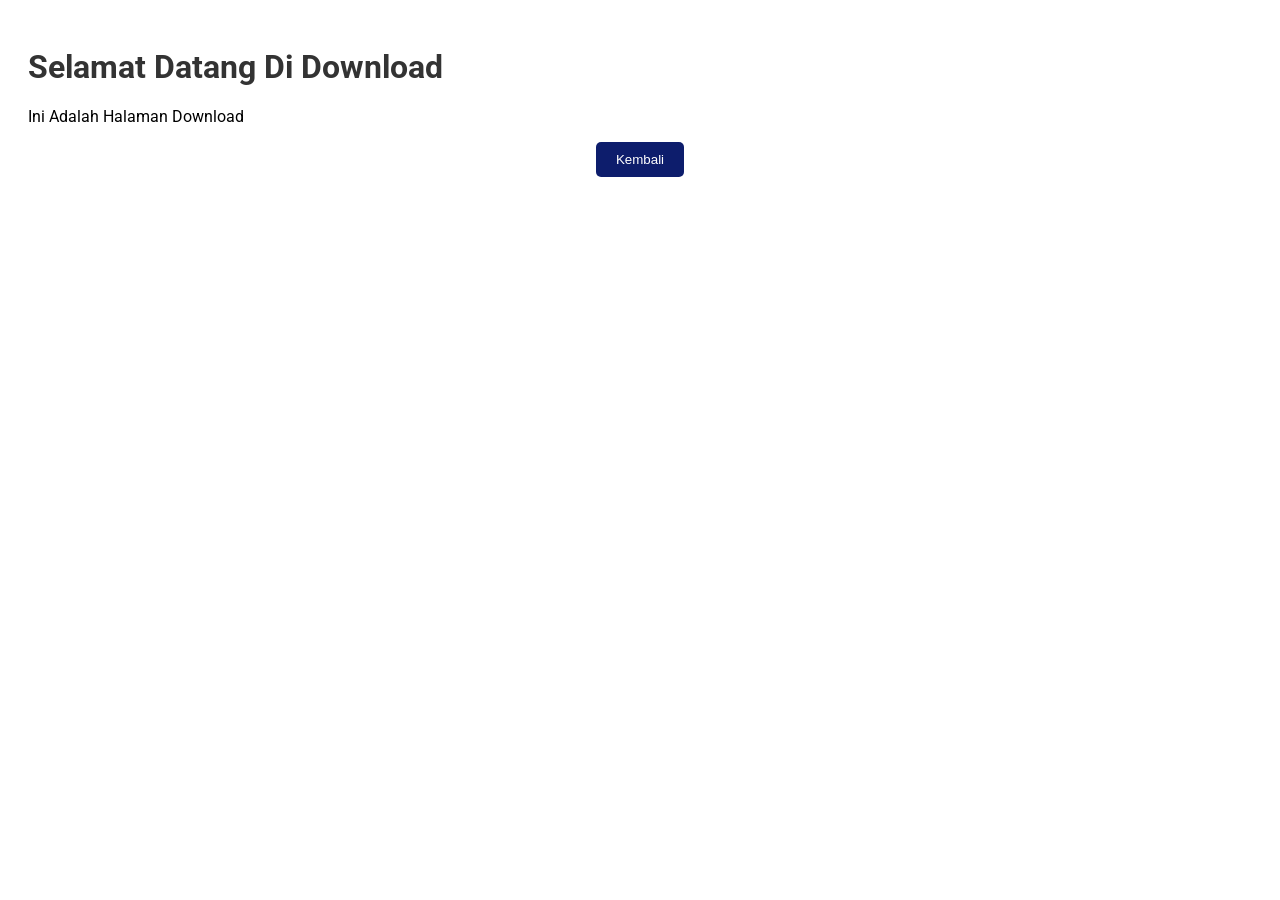
==== download.html @ 8fe6ebd9 "Add files via upload" ====
<!DOCTYPE html>
<html>
<head>
        <link href="https://fonts.googleapis.com/css2?family=Roboto:wght@100;300;400;500;700;900&display=swap" rel="stylesheet">

<style>
    h1 {
      text-align: left;
      margin-top: 20px;
      color: #333;
    }

    button, .button {
        background-color: #0d1d6c;
        color: white;
        padding: 10px 20px;
        border: none;
        border-radius: 5px;
        cursor: pointer;
    }

    body {
            font-family: 'Roboto' ,Arial ;
            padding : 20px ;
        }

</style>


</head>
<body>
    <h1>Selamat Datang Di Download</h1>
    <p>Ini Adalah Halaman Download </p>



<center>
    <button onclick="location.href = 'index.html'">Kembali</button>
<br>
</center>
</body>

</html>
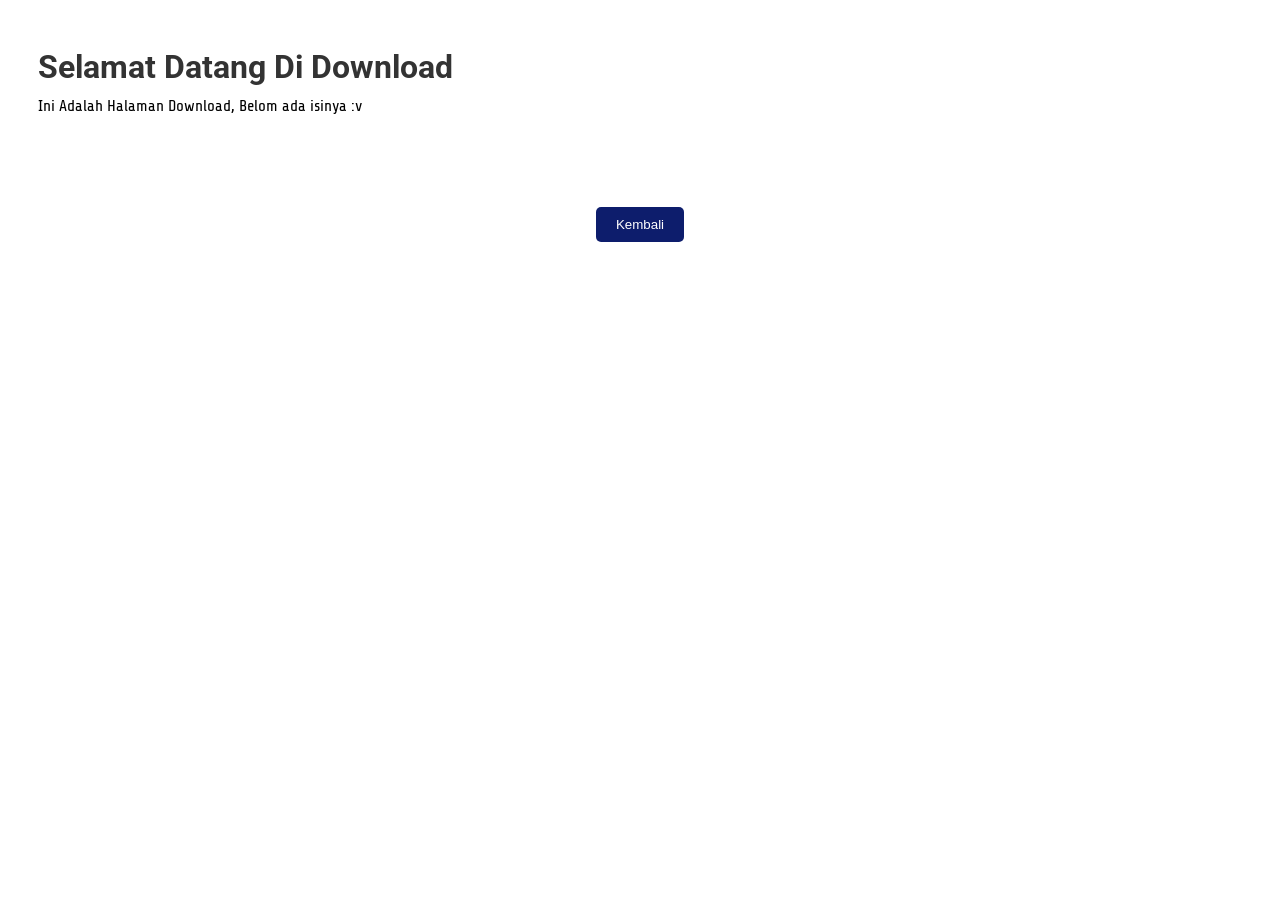
==== commit 39fbf1e6: "Add files via upload" ====
--- a/download.html
+++ b/download.html
@@ -2,10 +2,13 @@
 <html>
 <head>
         <link href="https://fonts.googleapis.com/css2?family=Roboto:wght@100;300;400;500;700;900&display=swap" rel="stylesheet">
+  <link href="https://fonts.googleapis.com/css2?family=Roboto:wght@100;300;400;500;700;900&display=swap" rel="stylesheet" />
+  <link href="https://fonts.googleapis.com/css2?family=Share+Tech&display=swap" rel="stylesheet" />
 
 <style>
     h1 {
       text-align: left;
+      padding-left: 10px;
       margin-top: 20px;
       color: #333;
     }
@@ -19,6 +22,10 @@
         cursor: pointer;
     }
 
+     p {
+        font-family: 'Share Tech', serif;
+        margin-top: -10px;
+        padding-left: 10px;}
     body {
             font-family: 'Roboto' ,Arial ;
             padding : 20px ;
@@ -30,13 +37,15 @@
 </head>
 <body>
     <h1>Selamat Datang Di Download</h1>
-    <p>Ini Adalah Halaman Download </p>
+    <p>Ini Adalah Halaman Download, Belom ada isinya :v </p>
 
-
+<br>
+<br><br>
+<br>
 
 <center>
     <button onclick="location.href = 'index.html'">Kembali</button>
-<br>
+
 </center>
 </body>
 
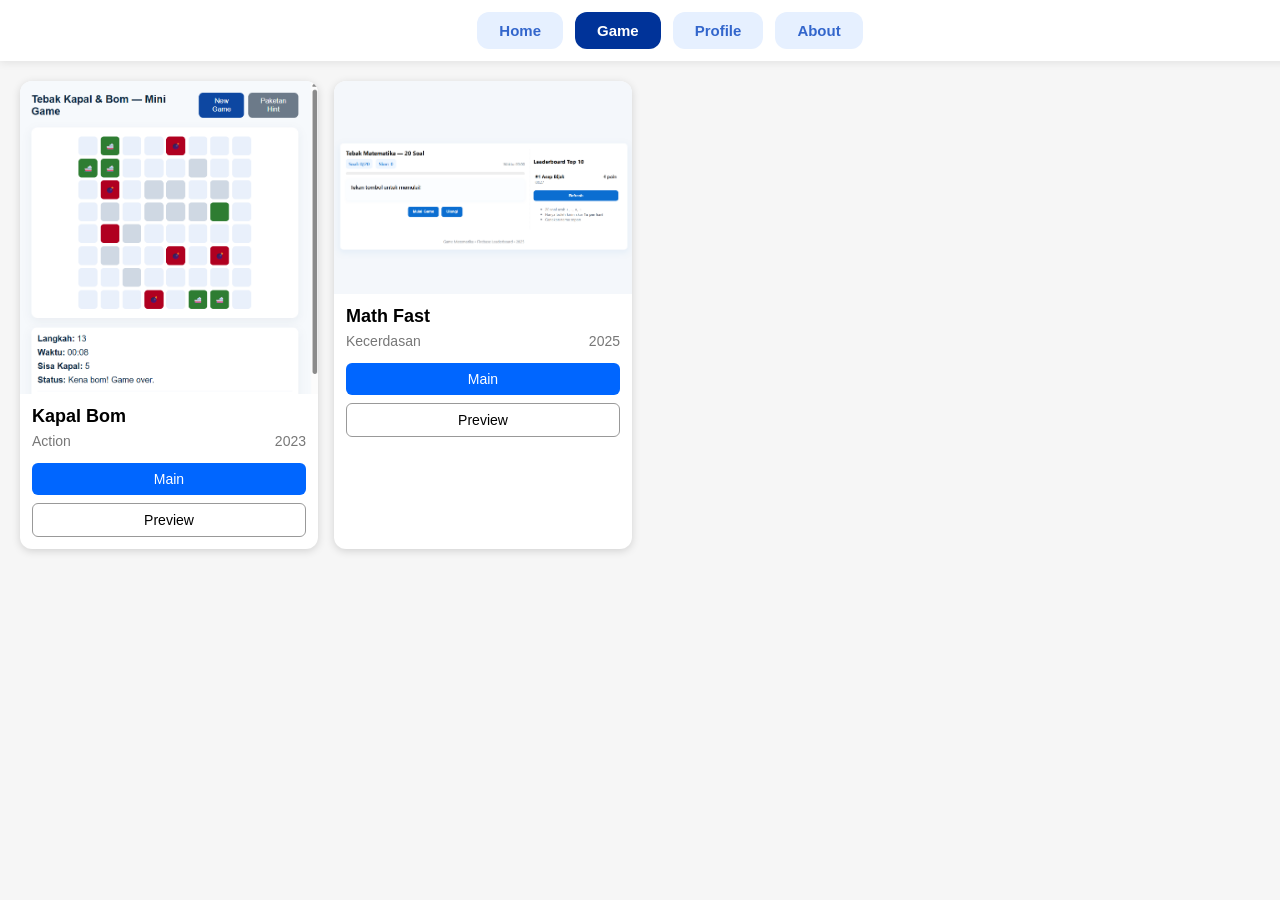
==== commit 8eecf5a7: "Add files via upload" ====
--- a/download.html
+++ b/download.html
@@ -1,52 +1,238 @@
 <!DOCTYPE html>
-<html>
+<html lang="id">
 <head>
-        <link href="https://fonts.googleapis.com/css2?family=Roboto:wght@100;300;400;500;700;900&display=swap" rel="stylesheet">
-  <link href="https://fonts.googleapis.com/css2?family=Roboto:wght@100;300;400;500;700;900&display=swap" rel="stylesheet" />
-  <link href="https://fonts.googleapis.com/css2?family=Share+Tech&display=swap" rel="stylesheet" />
+<meta charset="UTF-8">
+<meta name="viewport" content="width=device-width, initial-scale=1.0">
+<title>Download Game</title>
 
 <style>
-    h1 {
-      text-align: left;
-      padding-left: 10px;
-      margin-top: 20px;
-      color: #333;
-    }
-
-    button, .button {
-        background-color: #0d1d6c;
-        color: white;
-        padding: 10px 20px;
-        border: none;
-        border-radius: 5px;
-        cursor: pointer;
-    }
-
-     p {
-        font-family: 'Share Tech', serif;
-        margin-top: -10px;
-        padding-left: 10px;}
-    body {
-            font-family: 'Roboto' ,Arial ;
-            padding : 20px ;
-        }
+    body{
+        margin:0;
+        font-family:Arial, sans-serif;
+        background:#f6f6f6;
+    }
+    .navbar{
+        background:#111;
+        padding:12px;
+        display:flex;
+        gap:20px;
+    }
+    .navbar a{
+        color:white;
+        text-decoration:none;
+        font-size:16px;
+    }
+    
+    /* GRID */
+    .game-grid{
+        display:grid;
+        grid-template-columns:repeat(auto-fill,minmax(250px,1fr));
+        gap:16px;
+        padding:20px;
+    }
+    .game-card{
+        background:white;
+        border-radius:12px;
+        box-shadow:0 2px 8px rgba(0,0,0,0.15);
+        overflow:hidden;
+    }
+    .game-thumb{
+        width:100%;
+        display:block;
+    }
+    .card-body{
+        padding:12px;
+    }
+    .game-title{
+        font-size:18px;
+        font-weight:600;
+    }
+    .game-meta{
+        font-size:14px;
+        color:#777;
+        margin:6px 0;
+        display:flex;
+        justify-content:space-between;
+    }
+    .btn{
+        padding:8px 14px;
+        border:none;
+        cursor:pointer;
+        border-radius:6px;
+        font-size:14px;
+    }
+    .btn-primary{
+        background:#0066ff;
+        color:white;
+    }
+    .btn-outline{
+        background:white;
+        border:1px solid #999;
+    }
+
+    /* Modal Preview */
+    .modal{
+        position:fixed;
+        inset:0;
+        display:none;
+        background:rgba(0,0,0,0.7);
+        justify-content:center;
+        align-items:center;
+        padding:20px;
+    }
+    .modal-content{
+        background:white;
+        padding:20px;
+        border-radius:12px;
+        max-width:500px;
+        width:100%;
+    }
+    .close{
+        float:right;
+        cursor:pointer;
+        font-size:22px;
+    }
+    :root {
+  --primary-color: #003399;
+  --accent-color: #3366cc;
+  --bg-light: #e6f0ff;
+}
+
+.navbar {
+  background-color: #ffffff;
+  padding: 12px 30px;
+  display: flex;
+  justify-content: center;
+  gap: 12px;
+  box-shadow: 0 2px 8px rgba(0, 0, 0, 0.08);
+  position: sticky;
+  top: 0;
+  z-index: 999;
+  width: 100%;
+}
+
+.navbar a {
+  text-decoration: none;
+  color: var(--accent-color);
+  background-color: var(--bg-light);
+  padding: 10px 22px;
+  border-radius: 12px;
+  transition: all 0.25s ease;
+  font-weight: 600;
+  font-size: 15px;
+}
+
+.navbar a:hover {
+  background-color: #cce0ff;
+  color: var(--primary-color);
+  transform: translateY(-2px);
+}
+
+.navbar a.active {
+  background-color: var(--primary-color);
+  color: #ffffff;
+  pointer-events: none;
+}
+
+@media (max-width: 600px) {
+  .navbar {
+    flex-wrap: wrap;
+    gap: 8px;
+  }
+
+  .navbar a {
+    width: 48%;
+    text-align: center;
+  }
+}
 
 </style>
-
-
 </head>
+
 <body>
-    <h1>Selamat Datang Di Download</h1>
-    <p>Ini Adalah Halaman Download, Belom ada isinya :v </p>
-
-<br>
-<br><br>
-<br>
-
-<center>
-    <button onclick="location.href = 'index.html'">Kembali</button>
-
-</center>
+
+<!-- NAVBAR (kategori menu tetap ada) -->
+<!-- NAVBAR KATEGORI -->
+<div class="navbar">
+  <a href="index.html">Home</a>
+  <a href="download.html" class="active">Game</a>
+  <a href="profile.html">Profile</a>
+  <a href="profile.html">About</a>
+</div>
+
+
+
+<!-- GRID GAME -->
+<div class="game-grid">
+
+    <!-- CARD 1 -->
+    <div class="game-card">
+        <img class="game-thumb" src="gambar/kapalbom.png">
+        <div class="card-body">
+            <div class="game-title">Kapal Bom</div>
+            <div class="game-meta">
+                <div>Action</div>
+                <div>2023</div>
+            </div>
+
+            <a href="game/kapalbom.html">
+                <button class="btn btn-primary" style="width:100%;margin-top:8px;">Main</button>
+            </a>
+
+            <!-- PREVIEW — buka modal simple -->
+            <button class="btn btn-outline" style="width:100%;margin-top:8px;"
+                    onclick="openPreview('Kapal Bom', 'gambar/kapalbom.png')">
+                Preview
+            </button>
+        </div>
+    </div>
+
+ <div class="game-card">
+        <img class="game-thumb" src="gambar/mathfast.png">
+        <div class="card-body">
+            <div class="game-title">Math Fast</div>
+            <div class="game-meta">
+                <div>Kecerdasan</div>
+                <div>2025</div>
+            </div>
+
+            <a href="game/mathfast.html">
+                <button class="btn btn-primary" style="width:100%;margin-top:8px;">Main</button>
+            </a>
+
+            <!-- PREVIEW — buka modal simple -->
+            <button class="btn btn-outline" style="width:100%;margin-top:8px;"
+                    onclick="openPreview('Kapal Bom', 'gambar/mathfast.png')">
+                Preview
+            </button>
+        </div>
+    </div>
+
+    <!-- Tambahkan game-card lainnya pakai format yg sama -->
+
+</div>
+
+
+<!-- MODAL -->
+<div class="modal" id="previewModal">
+    <div class="modal-content">
+        <span class="close" onclick="closePreview()">&times;</span>
+        <h2 id="previewTitle"></h2>
+        <img id="previewImage" style="width:100%;border-radius:10px;margin-top:10px;">
+    </div>
+</div>
+
+
+<script>
+function openPreview(title, img){
+    document.getElementById("previewTitle").innerText = title;
+    document.getElementById("previewImage").src = img;
+    document.getElementById("previewModal").style.display = "flex";
+}
+function closePreview(){
+    document.getElementById("previewModal").style.display = "none";
+}
+</script>
+
 </body>
-
-</html>+</html>
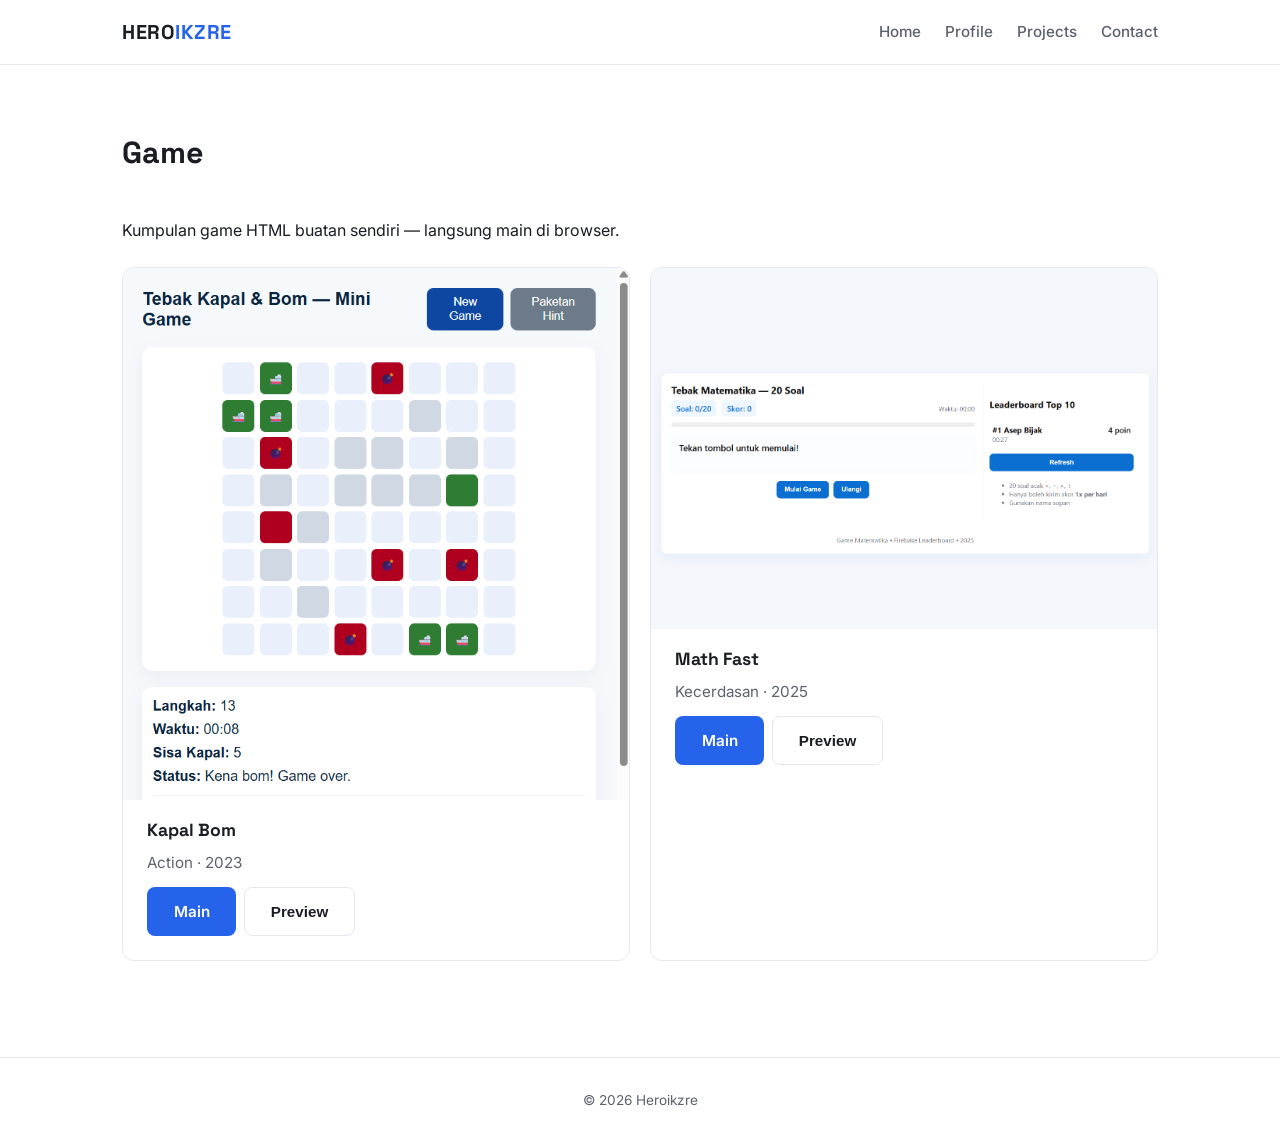
==== commit bb0e45fa: "unify: semua halaman pake site.css (tema putih elegan, hero gelap teks putih)" ====
--- a/download.html
+++ b/download.html
@@ -1,238 +1,92 @@
-<!DOCTYPE html>
-<html lang="id">
-<head>
-<meta charset="UTF-8">
-<meta name="viewport" content="width=device-width, initial-scale=1.0">
-<title>Download Game</title>
-
-<style>
-    body{
-        margin:0;
-        font-family:Arial, sans-serif;
-        background:#f6f6f6;
-    }
-    .navbar{
-        background:#111;
-        padding:12px;
-        display:flex;
-        gap:20px;
-    }
-    .navbar a{
-        color:white;
-        text-decoration:none;
-        font-size:16px;
-    }
-    
-    /* GRID */
-    .game-grid{
-        display:grid;
-        grid-template-columns:repeat(auto-fill,minmax(250px,1fr));
-        gap:16px;
-        padding:20px;
-    }
-    .game-card{
-        background:white;
-        border-radius:12px;
-        box-shadow:0 2px 8px rgba(0,0,0,0.15);
-        overflow:hidden;
-    }
-    .game-thumb{
-        width:100%;
-        display:block;
-    }
-    .card-body{
-        padding:12px;
-    }
-    .game-title{
-        font-size:18px;
-        font-weight:600;
-    }
-    .game-meta{
-        font-size:14px;
-        color:#777;
-        margin:6px 0;
-        display:flex;
-        justify-content:space-between;
-    }
-    .btn{
-        padding:8px 14px;
-        border:none;
-        cursor:pointer;
-        border-radius:6px;
-        font-size:14px;
-    }
-    .btn-primary{
-        background:#0066ff;
-        color:white;
-    }
-    .btn-outline{
-        background:white;
-        border:1px solid #999;
-    }
-
-    /* Modal Preview */
-    .modal{
-        position:fixed;
-        inset:0;
-        display:none;
-        background:rgba(0,0,0,0.7);
-        justify-content:center;
-        align-items:center;
-        padding:20px;
-    }
-    .modal-content{
-        background:white;
-        padding:20px;
-        border-radius:12px;
-        max-width:500px;
-        width:100%;
-    }
-    .close{
-        float:right;
-        cursor:pointer;
-        font-size:22px;
-    }
-    :root {
-  --primary-color: #003399;
-  --accent-color: #3366cc;
-  --bg-light: #e6f0ff;
-}
-
-.navbar {
-  background-color: #ffffff;
-  padding: 12px 30px;
-  display: flex;
-  justify-content: center;
-  gap: 12px;
-  box-shadow: 0 2px 8px rgba(0, 0, 0, 0.08);
-  position: sticky;
-  top: 0;
-  z-index: 999;
-  width: 100%;
-}
-
-.navbar a {
-  text-decoration: none;
-  color: var(--accent-color);
-  background-color: var(--bg-light);
-  padding: 10px 22px;
-  border-radius: 12px;
-  transition: all 0.25s ease;
-  font-weight: 600;
-  font-size: 15px;
-}
-
-.navbar a:hover {
-  background-color: #cce0ff;
-  color: var(--primary-color);
-  transform: translateY(-2px);
-}
-
-.navbar a.active {
-  background-color: var(--primary-color);
-  color: #ffffff;
-  pointer-events: none;
-}
-
-@media (max-width: 600px) {
-  .navbar {
-    flex-wrap: wrap;
-    gap: 8px;
-  }
-
-  .navbar a {
-    width: 48%;
-    text-align: center;
-  }
-}
-
-</style>
-</head>
-
-<body>
-
-<!-- NAVBAR (kategori menu tetap ada) -->
-<!-- NAVBAR KATEGORI -->
-<div class="navbar">
-  <a href="index.html">Home</a>
-  <a href="download.html" class="active">Game</a>
-  <a href="profile.html">Profile</a>
-  <a href="profile.html">About</a>
-</div>
-
-
-
-<!-- GRID GAME -->
-<div class="game-grid">
-
-    <!-- CARD 1 -->
-    <div class="game-card">
-        <img class="game-thumb" src="gambar/kapalbom.png">
-        <div class="card-body">
-            <div class="game-title">Kapal Bom</div>
-            <div class="game-meta">
-                <div>Action</div>
-                <div>2023</div>
-            </div>
-
-            <a href="game/kapalbom.html">
-                <button class="btn btn-primary" style="width:100%;margin-top:8px;">Main</button>
-            </a>
-
-            <!-- PREVIEW — buka modal simple -->
-            <button class="btn btn-outline" style="width:100%;margin-top:8px;"
-                    onclick="openPreview('Kapal Bom', 'gambar/kapalbom.png')">
-                Preview
-            </button>
-        </div>
-    </div>
-
- <div class="game-card">
-        <img class="game-thumb" src="gambar/mathfast.png">
-        <div class="card-body">
-            <div class="game-title">Math Fast</div>
-            <div class="game-meta">
-                <div>Kecerdasan</div>
-                <div>2025</div>
-            </div>
-
-            <a href="game/mathfast.html">
-                <button class="btn btn-primary" style="width:100%;margin-top:8px;">Main</button>
-            </a>
-
-            <!-- PREVIEW — buka modal simple -->
-            <button class="btn btn-outline" style="width:100%;margin-top:8px;"
-                    onclick="openPreview('Kapal Bom', 'gambar/mathfast.png')">
-                Preview
-            </button>
-        </div>
-    </div>
-
-    <!-- Tambahkan game-card lainnya pakai format yg sama -->
-
-</div>
-
-
-<!-- MODAL -->
-<div class="modal" id="previewModal">
-    <div class="modal-content">
-        <span class="close" onclick="closePreview()">&times;</span>
-        <h2 id="previewTitle"></h2>
-        <img id="previewImage" style="width:100%;border-radius:10px;margin-top:10px;">
-    </div>
-</div>
-
-
-<script>
-function openPreview(title, img){
-    document.getElementById("previewTitle").innerText = title;
-    document.getElementById("previewImage").src = img;
-    document.getElementById("previewModal").style.display = "flex";
-}
-function closePreview(){
-    document.getElementById("previewModal").style.display = "none";
-}
-</script>
-
-</body>
-</html>
+<!DOCTYPE html>
+<html lang="id">
+<head>
+  <meta charset="UTF-8">
+  <meta name="viewport" content="width=device-width, initial-scale=1.0">
+  <title>Heroikzre — Game</title>
+  <link rel="preconnect" href="https://fonts.googleapis.com">
+  <link rel="preconnect" href="https://fonts.gstatic.com" crossorigin>
+  <link href="https://fonts.googleapis.com/css2?family=Inter:wght@300;400;500;600;700;800&family=Space+Grotesk:wght@500;600;700&display=swap" rel="stylesheet">
+  <link rel="stylesheet" href="site.css">
+</head>
+<body>
+
+  <header>
+    <nav>
+      <a class="logo" href="index.html">HERO<span>IKZRE</span></a>
+      <ul class="nav-links">
+        <li><a href="index.html">Home</a></li>
+        <li><a href="profile.html">Profile</a></li>
+        <li><a href="pajangan.html">Projects</a></li>
+        <li><a href="kontak.html">Contact</a></li>
+      </ul>
+    </nav>
+  </header>
+
+  <main>
+    <section class="section">
+      <h1 class="section-title" style="text-align:left;">Game</h1>
+      <p class="page-sub" style="text-align:left;margin-bottom:1.5rem;">Kumpulan game HTML buatan sendiri — langsung main di browser.</p>
+
+      <div class="cards">
+        <div class="card" style="padding:0;overflow:hidden;">
+          <img src="gambar/kapalbom.png" alt="Kapal Bom" style="width:100%;display:block;">
+          <div style="padding:1rem 1.5rem 1.5rem;">
+            <h3>Kapal Bom</h3>
+            <p>Action · 2023</p>
+            <div style="display:flex;gap:0.5rem;margin-top:0.75rem;">
+              <a class="btn btn-primary" href="game/kapalbom.html">Main</a>
+              <button class="btn btn-light-ghost" onclick="openPreview('Kapal Bom','gambar/kapalbom.png')">Preview</button>
+            </div>
+          </div>
+        </div>
+
+        <div class="card" style="padding:0;overflow:hidden;">
+          <img src="gambar/mathfast.png" alt="Math Fast" style="width:100%;display:block;">
+          <div style="padding:1rem 1.5rem 1.5rem;">
+            <h3>Math Fast</h3>
+            <p>Kecerdasan · 2025</p>
+            <div style="display:flex;gap:0.5rem;margin-top:0.75rem;">
+              <a class="btn btn-primary" href="game/mathfast.html">Main</a>
+              <button class="btn btn-light-ghost" onclick="openPreview('Math Fast','gambar/mathfast.png')">Preview</button>
+            </div>
+          </div>
+        </div>
+      </div>
+    </section>
+  </main>
+
+  <div class="modal" id="previewModal">
+    <div class="modal-content">
+      <span class="close" onclick="closePreview()">&times;</span>
+      <h2 id="previewTitle" style="font-family:'Space Grotesk',sans-serif;"></h2>
+      <img id="previewImage" style="width:100%;border-radius:10px;margin-top:10px;">
+    </div>
+  </div>
+
+  <footer>
+    <p>&copy; 2026 Heroikzre</p>
+  </footer>
+
+  <style>
+    .modal { position: fixed; inset: 0; display: none; background: rgba(0,0,0,0.6); justify-content: center; align-items: center; padding: 20px; z-index: 2000; }
+    .modal-content { background: #fff; padding: 20px; border-radius: 12px; max-width: 500px; width: 100%; }
+    .close { float: right; cursor: pointer; font-size: 24px; color: var(--text-soft); }
+  </style>
+
+  <script>
+    function openPreview(title, img){
+      document.getElementById("previewTitle").innerText = title;
+      document.getElementById("previewImage").src = img;
+      document.getElementById("previewModal").style.display = "flex";
+    }
+    function closePreview(){
+      document.getElementById("previewModal").style.display = "none";
+    }
+    document.getElementById("previewModal").addEventListener("click", function(e){
+      if(e.target === this) closePreview();
+    });
+  </script>
+
+</body>
+</html>
--- a/site.css
+++ b/site.css
@@ -0,0 +1,199 @@
+/* ===== HEROIKZRE — style terpadu (tema putih elegan) ===== */
+:root {
+  --bg: #ffffff;
+  --bg-soft: #f7f8fa;
+  --bg-dark: #0f1117;
+  --text: #1a1d24;
+  --text-soft: #5b616e;
+  --accent: #2563eb;
+  --accent-hover: #1d4ed8;
+  --border: #e5e8ef;
+}
+* { margin: 0; padding: 0; box-sizing: border-box; }
+body {
+  font-family: 'Inter', -apple-system, 'Segoe UI', sans-serif;
+  background: var(--bg);
+  color: var(--text);
+  line-height: 1.6;
+}
+a { color: var(--accent); }
+img { max-width: 100%; }
+
+/* Navbar (putih, garis tipis) */
+header {
+  position: sticky; top: 0; z-index: 1000;
+  background: rgba(255,255,255,0.9);
+  backdrop-filter: blur(12px);
+  border-bottom: 1px solid var(--border);
+}
+nav {
+  max-width: 1100px; margin: 0 auto; padding: 1rem 2rem;
+  display: flex; justify-content: space-between; align-items: center;
+}
+.logo {
+  font-family: 'Space Grotesk', sans-serif;
+  font-size: 1.25rem; font-weight: 700;
+  color: var(--text); text-decoration: none;
+  letter-spacing: 0.5px;
+}
+.logo span { color: var(--accent); }
+.nav-links { display: flex; gap: 1.5rem; list-style: none; flex-wrap: wrap; }
+.nav-links a {
+  color: var(--text-soft); text-decoration: none;
+  font-weight: 500; font-size: 0.95rem;
+  transition: color 0.2s;
+}
+.nav-links a:hover { color: var(--text); }
+.nav-links a.active { color: var(--accent); font-weight: 600; }
+
+/* Hero (gelap elegan, teks putih) */
+.hero {
+  background: var(--bg-dark);
+  color: #fff;
+  padding: 6rem 2rem;
+  text-align: center;
+  position: relative;
+  overflow: hidden;
+}
+.hero::after {
+  content: '';
+  position: absolute; inset: 0;
+  background: radial-gradient(ellipse at 50% 120%, rgba(37,99,235,0.25), transparent 60%);
+  pointer-events: none;
+}
+.hero h1 {
+  font-family: 'Space Grotesk', sans-serif;
+  font-size: clamp(2.4rem, 7vw, 4.2rem);
+  font-weight: 800; line-height: 1.15;
+  color: #ffffff;
+}
+.hero .subtitle {
+  margin-top: 1.25rem;
+  color: rgba(255,255,255,0.65);
+  font-size: 1.1rem;
+  max-width: 640px; margin-left: auto; margin-right: auto;
+}
+.hero .highlight { color: #fff; }
+
+/* Layout */
+main > .section, section.section {
+  max-width: 1100px; margin: 0 auto;
+  padding: 4rem 2rem;
+}
+.section-title {
+  font-family: 'Space Grotesk', sans-serif;
+  font-size: 1.9rem; font-weight: 700;
+  text-align: center; margin-bottom: 2.5rem;
+  color: var(--text);
+}
+.section-title + .section-desc {
+  text-align: center; color: var(--text-soft);
+  max-width: 560px; margin: -1.5rem auto 2.5rem;
+}
+
+/* Card (putih, garis halus) */
+.cards {
+  display: grid;
+  grid-template-columns: repeat(auto-fit, minmax(280px, 1fr));
+  gap: 1.25rem;
+}
+.card {
+  background: var(--bg);
+  border: 1px solid var(--border);
+  border-radius: 12px;
+  padding: 1.5rem;
+  transition: all 0.25s;
+  text-decoration: none; color: inherit;
+  display: block;
+}
+.card:hover {
+  border-color: var(--accent);
+  box-shadow: 0 8px 24px rgba(37,99,235,0.10);
+  transform: translateY(-3px);
+}
+.card-icon {
+  width: 40px; height: 40px;
+  border-radius: 10px;
+  background: #eff4ff;
+  color: var(--accent);
+  display: flex; align-items: center; justify-content: center;
+  margin-bottom: 1rem;
+}
+.card h3 {
+  font-family: 'Space Grotesk', sans-serif;
+  font-size: 1.1rem; margin-bottom: 0.4rem;
+}
+.card p { color: var(--text-soft); font-size: 0.95rem; }
+.card .tag {
+  display: inline-block;
+  font-size: 0.72rem; font-weight: 600;
+  color: var(--accent); background: #eff4ff;
+  border-radius: 20px; padding: 2px 10px;
+  margin-bottom: 0.6rem; letter-spacing: 0.4px;
+}
+.card .url {
+  font-family: monospace; font-size: 0.8rem;
+  color: var(--accent); margin-top: 0.6rem; word-break: break-all;
+}
+.status-dot {
+  display: inline-block; width: 7px; height: 7px;
+  border-radius: 50%; background: #22c55e;
+  margin-right: 6px; vertical-align: middle;
+}
+
+/* Tombol */
+.cta-buttons {
+  display: flex; gap: 0.75rem; justify-content: center;
+  flex-wrap: wrap; margin-top: 2rem;
+}
+.btn {
+  display: inline-flex; align-items: center; gap: 0.5rem;
+  padding: 0.7rem 1.6rem; border-radius: 8px;
+  font-weight: 600; font-size: 0.95rem;
+  text-decoration: none; transition: all 0.25s;
+  border: 1px solid transparent; cursor: pointer;
+}
+.btn-primary { background: var(--accent); color: #fff; }
+.btn-primary:hover { background: var(--accent-hover); transform: translateY(-2px); }
+.btn-ghost {
+  background: transparent; color: #fff;
+  border-color: rgba(255,255,255,0.25);
+}
+.btn-ghost:hover { border-color: #fff; transform: translateY(-2px); }
+.btn-light-ghost {
+  background: var(--bg); color: var(--text);
+  border-color: var(--border);
+}
+.btn-light-ghost:hover { border-color: var(--accent); }
+
+/* Profil */
+.profile-card {
+  max-width: 560px; margin: 0 auto;
+  text-align: center;
+  border: 1px solid var(--border);
+  border-radius: 16px; padding: 2.5rem;
+}
+.profile-img {
+  width: 110px; height: 110px;
+  border-radius: 50%; object-fit: cover;
+  margin: 0 auto 1rem; display: block;
+}
+
+/* Kontak / form */
+.contact-box {
+  max-width: 560px; margin: 0 auto;
+}
+
+/* Footer */
+footer {
+  border-top: 1px solid var(--border);
+  padding: 2rem; text-align: center;
+  color: var(--text-soft); font-size: 0.85rem;
+  margin-top: 2rem;
+}
+
+@media (max-width: 768px) {
+  nav { flex-direction: column; gap: 0.75rem; }
+  .hero { padding: 4rem 1.25rem; }
+  section.section { padding: 3rem 1.25rem; }
+}
